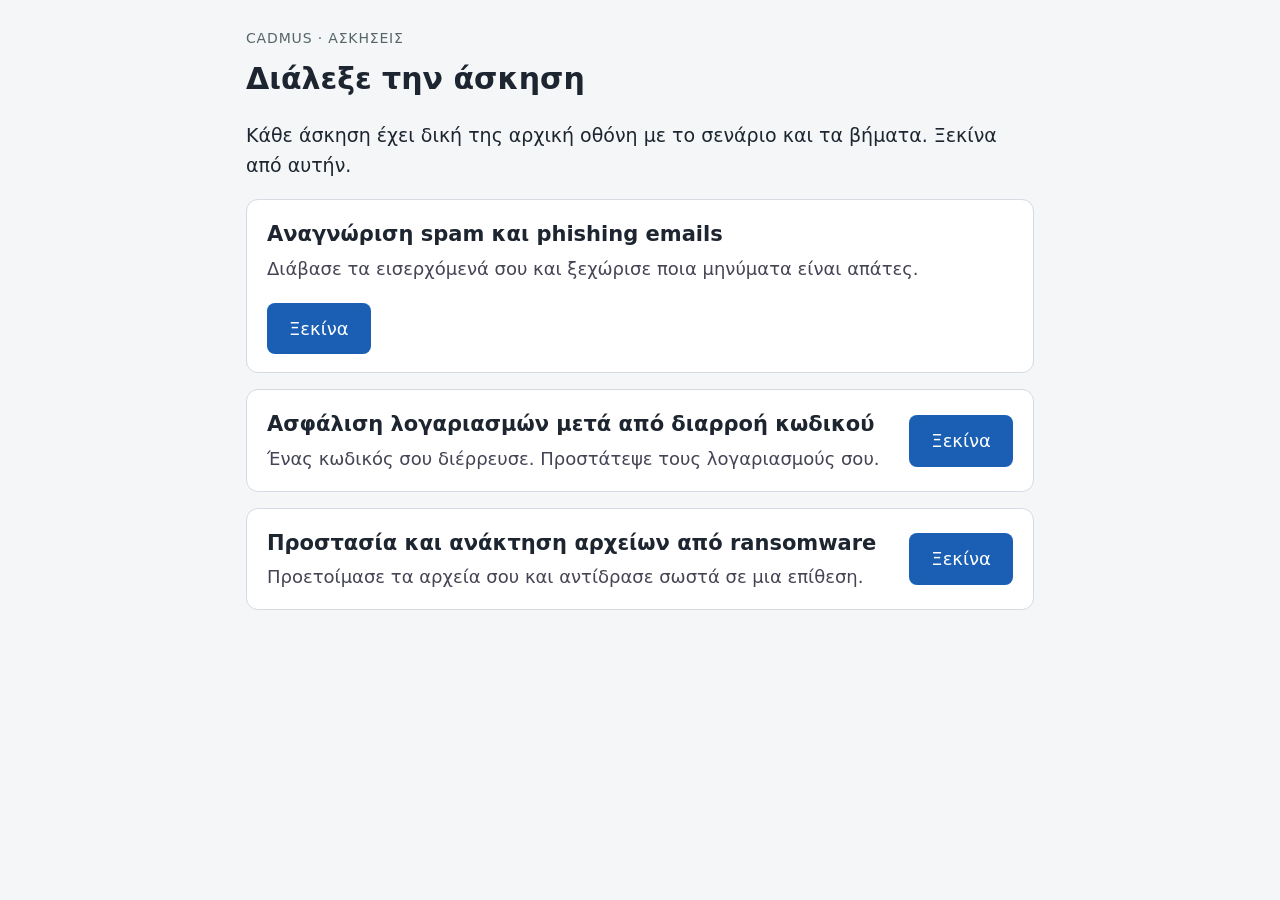
==== hub/index.html @ 464bac77 "first commit" ====
<!doctype html>
<html lang="el"><head><meta charset="utf-8"><meta name="viewport" content="width=device-width,initial-scale=1">
<title>Cadmus · Ασκήσεις</title>
<style>
:root{--bg:#f4f6f8;--fg:#1d2630;--card:#fff;--line:#d5dbe1;--blue:#1a5fb4}
*{box-sizing:border-box}body{margin:0;background:var(--bg);color:var(--fg);font:18px/1.55 system-ui,Arial,sans-serif}
main{max-width:820px;margin:0 auto;padding:28px 16px 60px}
.kicker{margin:0;color:#566;text-transform:uppercase;letter-spacing:.06em;font-size:14px}
h1{font-size:30px;margin:.2em 0}.lead{font-size:19px}
.card{background:var(--card);border:1px solid var(--line);border-radius:12px;padding:18px 20px;margin:16px 0;display:flex;gap:20px;align-items:center;justify-content:space-between;flex-wrap:wrap}
.card h2{font-size:21px;margin:0 0 4px}.card p{margin:0;color:#445}
a.big{background:var(--blue);color:#fff;text-decoration:none;border-radius:8px;padding:12px 22px;font-size:18px;white-space:nowrap}
</style></head>
<body><main>
  <p class="kicker">Cadmus · Ασκήσεις</p>
  <h1>Διάλεξε την άσκηση</h1>
  <p class="lead">Κάθε άσκηση έχει δική της αρχική οθόνη με το σενάριο και τα βήματα. Ξεκίνα από αυτήν.</p>
  <div class="card"><div><h2>Αναγνώριση spam και phishing emails</h2><p>Διάβασε τα εισερχόμενά σου και ξεχώρισε ποια μηνύματα είναι απάτες.</p></div>
    <a class="big" href="http://phishing.cadmus-labs.example/">Ξεκίνα</a></div>
  <div class="card"><div><h2>Ασφάλιση λογαριασμών μετά από διαρροή κωδικού</h2><p>Ένας κωδικός σου διέρρευσε. Προστάτεψε τους λογαριασμούς σου.</p></div>
    <a class="big" href="http://accounts.cadmus-labs.example/">Ξεκίνα</a></div>
  <div class="card"><div><h2>Προστασία και ανάκτηση αρχείων από ransomware</h2><p>Προετοίμασε τα αρχεία σου και αντίδρασε σωστά σε μια επίθεση.</p></div>
    <a class="big" href="http://ransomware.cadmus-labs.example/">Ξεκίνα</a></div>
</main></body></html>
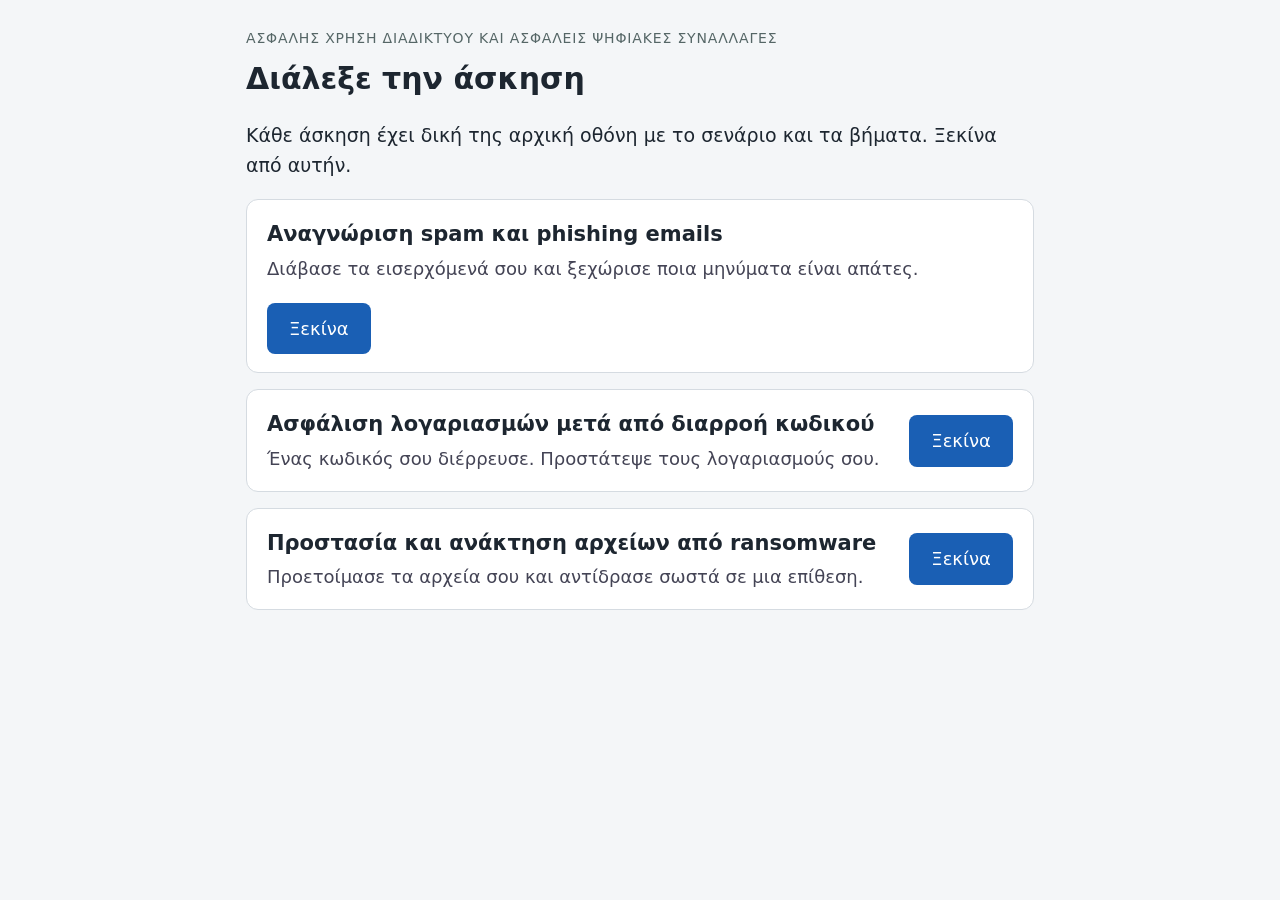
==== commit b8c68d9a: "cadmia" ====
--- a/hub/index.html
+++ b/hub/index.html
@@ -1,6 +1,6 @@
 <!doctype html>
 <html lang="el"><head><meta charset="utf-8"><meta name="viewport" content="width=device-width,initial-scale=1">
-<title>Cadmus · Ασκήσεις</title>
+<title>Ασκήσεις</title>
 <style>
 :root{--bg:#f4f6f8;--fg:#1d2630;--card:#fff;--line:#d5dbe1;--blue:#1a5fb4}
 *{box-sizing:border-box}body{margin:0;background:var(--bg);color:var(--fg);font:18px/1.55 system-ui,Arial,sans-serif}
@@ -12,13 +12,13 @@
 a.big{background:var(--blue);color:#fff;text-decoration:none;border-radius:8px;padding:12px 22px;font-size:18px;white-space:nowrap}
 </style></head>
 <body><main>
-  <p class="kicker">Cadmus · Ασκήσεις</p>
+  <p class="kicker">Ασφαλής Χρήση Διαδικτύου και Ασφαλείς Ψηφιακές Συναλλαγές</p>
   <h1>Διάλεξε την άσκηση</h1>
   <p class="lead">Κάθε άσκηση έχει δική της αρχική οθόνη με το σενάριο και τα βήματα. Ξεκίνα από αυτήν.</p>
   <div class="card"><div><h2>Αναγνώριση spam και phishing emails</h2><p>Διάβασε τα εισερχόμενά σου και ξεχώρισε ποια μηνύματα είναι απάτες.</p></div>
-    <a class="big" href="http://phishing.cadmus-labs.example/">Ξεκίνα</a></div>
+    <a class="big" href="http://phishing.labs.example/">Ξεκίνα</a></div>
   <div class="card"><div><h2>Ασφάλιση λογαριασμών μετά από διαρροή κωδικού</h2><p>Ένας κωδικός σου διέρρευσε. Προστάτεψε τους λογαριασμούς σου.</p></div>
-    <a class="big" href="http://accounts.cadmus-labs.example/">Ξεκίνα</a></div>
+    <a class="big" href="http://accounts.labs.example/">Ξεκίνα</a></div>
   <div class="card"><div><h2>Προστασία και ανάκτηση αρχείων από ransomware</h2><p>Προετοίμασε τα αρχεία σου και αντίδρασε σωστά σε μια επίθεση.</p></div>
-    <a class="big" href="http://ransomware.cadmus-labs.example/">Ξεκίνα</a></div>
+    <a class="big" href="http://ransomware.labs.example/">Ξεκίνα</a></div>
 </main></body></html>
